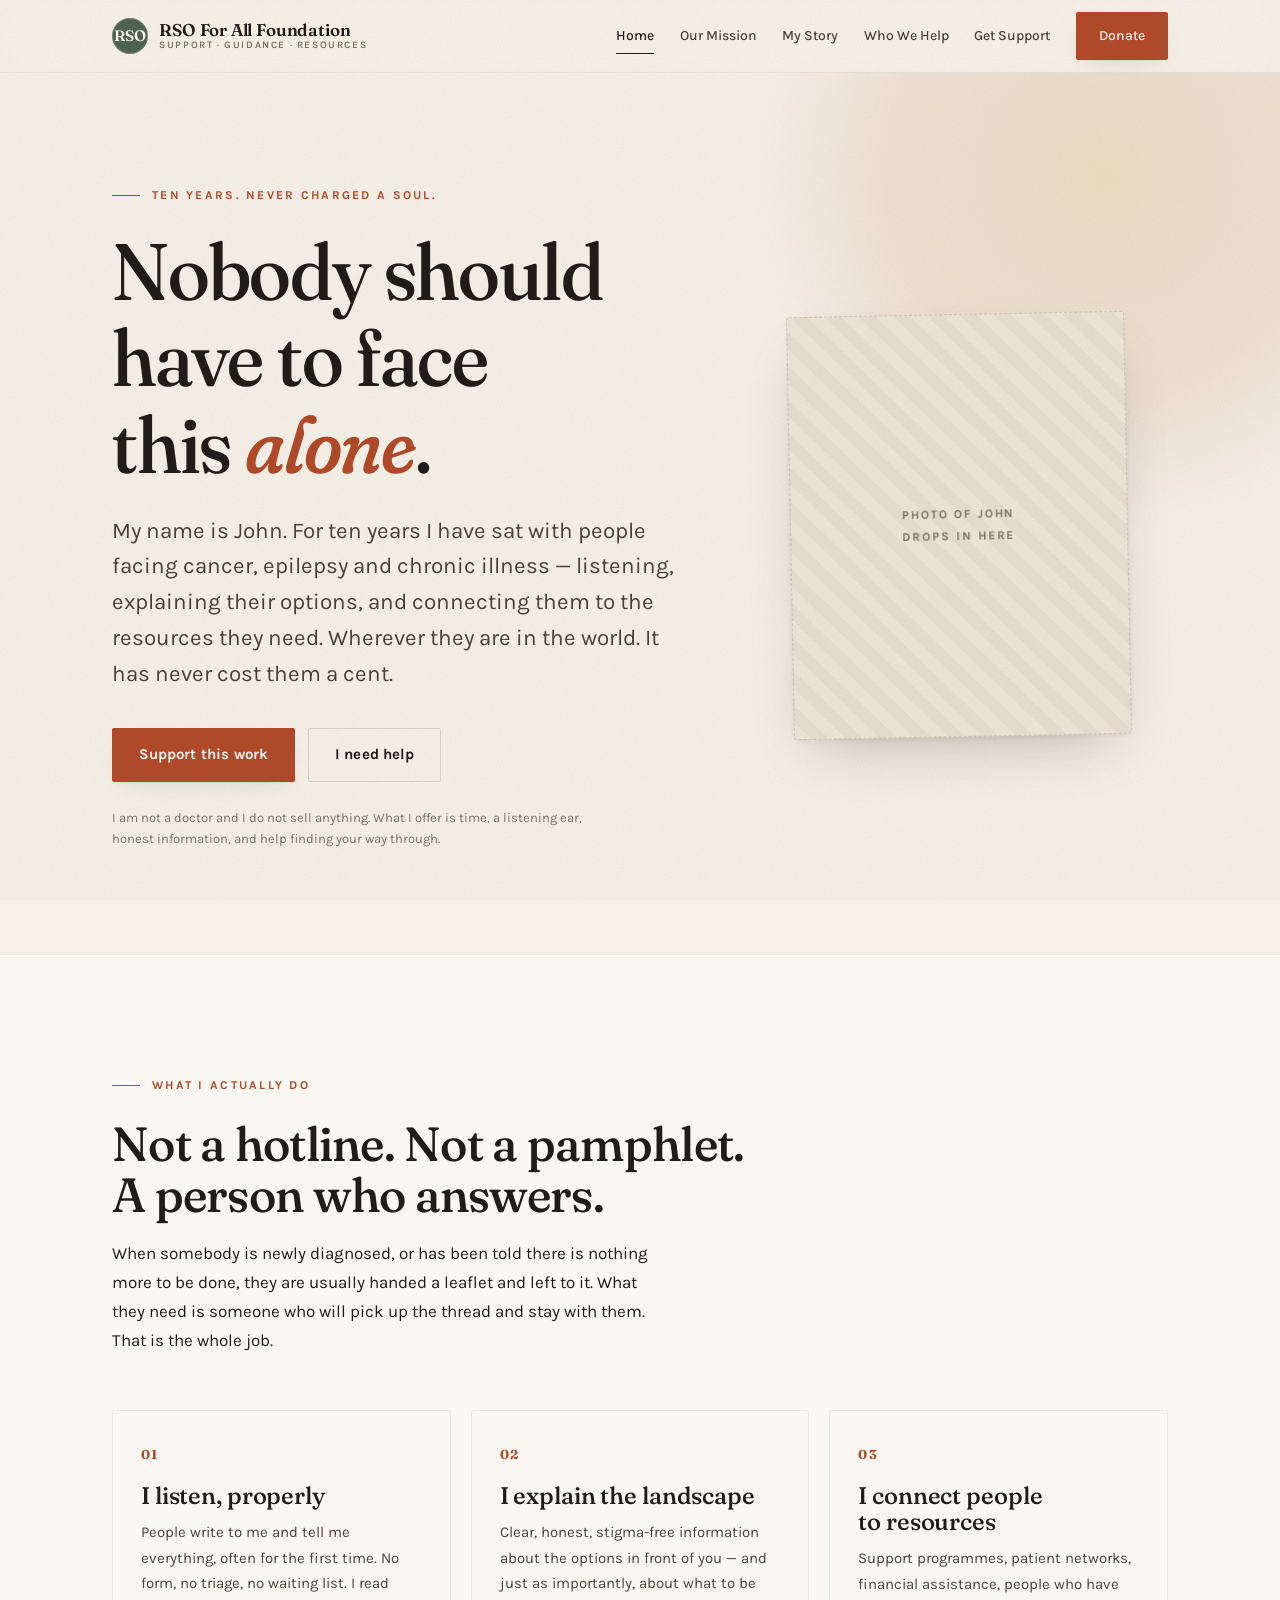
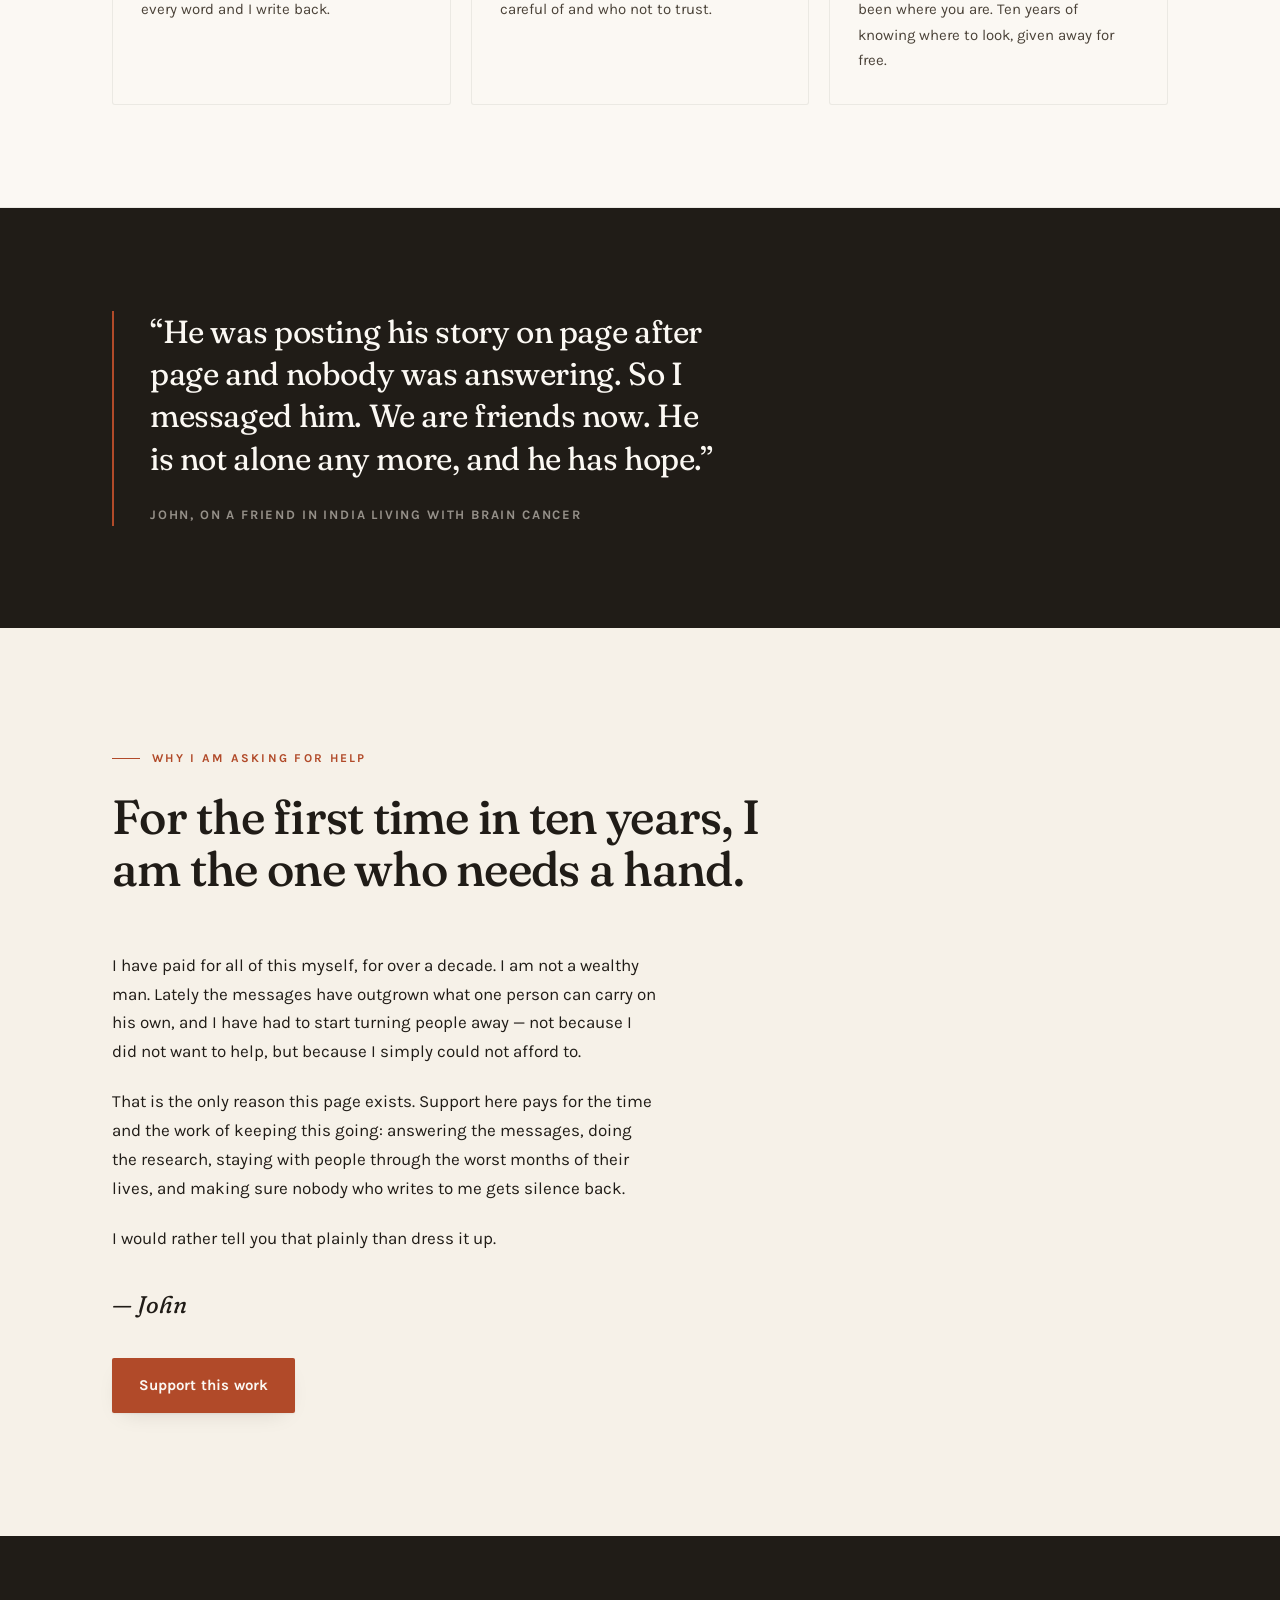
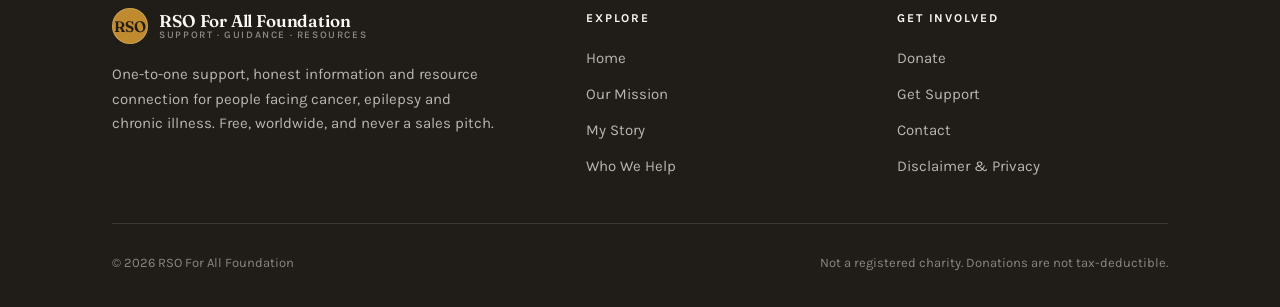
==== index.html @ 538c0a23 "RSO For All Foundation — honest rebuild: home, mission, story, who we help, donate, contact, disclai" ====
<!doctype html>
<html lang="en">
<head>
<meta charset="utf-8">
<meta name="viewport" content="width=device-width, initial-scale=1">
<title>RSO For All Foundation — Nobody should face this alone</title>
<meta name="description" content="For ten years, John has helped people facing cancer, epilepsy and chronic illness find answers, resources and someone to talk to. Free, one to one, anywhere in the world.">
<meta property="og:title" content="RSO For All Foundation — Nobody should face this alone">
<meta property="og:description" content="One-to-one support, guidance and resources for people facing cancer, epilepsy and chronic illness. Free, and never a sales pitch.">
<meta property="og:type" content="website">
<meta property="og:url" content="https://rsoforallfoundation.com/">
<link rel="preconnect" href="https://fonts.googleapis.com">
<link rel="preconnect" href="https://fonts.gstatic.com" crossorigin>
<link href="https://fonts.googleapis.com/css2?family=Fraunces:ital,opsz,wght@0,9..144,400..700;1,9..144,400..700&family=Karla:ital,wght@0,400..700;1,400..700&display=swap" rel="stylesheet">
<link rel="stylesheet" href="assets/styles.css">
</head>
<body>
<a class="skip" href="#main">Skip to content</a>

<header class="masthead">
  <div class="shell">
    <a class="wordmark" href="index.html">
      <span class="mark" aria-hidden="true">RSO</span>
      <span>RSO For All Foundation<small>Support &middot; Guidance &middot; Resources</small></span>
    </a>
    <button class="nav-toggle" aria-expanded="false" aria-controls="nav">Menu</button>
    <nav class="nav" id="nav">
      <a href="index.html" aria-current="page">Home</a>
      <a href="mission.html">Our Mission</a>
      <a href="story.html">My Story</a>
      <a href="who-we-help.html">Who We Help</a>
      <a href="contact.html">Get Support</a>
      <a class="btn btn-primary" href="donate.html">Donate</a>
    </nav>
  </div>
</header>

<main id="main">

  <section class="hero">
    <div class="shell">
      <div class="hero-grid">
        <div>
          <p class="eyebrow rise d1">Ten years. Never charged a soul.</p>
          <h1 class="rise d2">Nobody should have to face this <em>alone</em>.</h1>
          <p class="lede rise d3">
            My name is John. For ten years I have sat with people facing cancer, epilepsy and
            chronic illness — listening, explaining their options, and connecting them to the
            resources they need. Wherever they are in the world. It has never cost them a cent.
          </p>
          <div class="hero-actions rise d4">
            <a class="btn btn-primary" href="donate.html">Support this work</a>
            <a class="btn btn-ghost" href="contact.html">I need help</a>
          </div>
          <p class="hero-note rise d5">
            I am not a doctor and I do not sell anything. What I offer is time, a listening ear,
            honest information, and help finding your way through.
          </p>
        </div>

        <figure class="portrait is-empty rise d3">
          <span>Photo of John<br>drops in here</span>
        </figure>
      </div>
    </div>
  </section>

  <section class="band-warm">
    <div class="shell">
      <div class="section-head">
        <p class="eyebrow">What I actually do</p>
        <h2>Not a hotline. Not a pamphlet. A person who answers.</h2>
        <p>
          When somebody is newly diagnosed, or has been told there is nothing more to be done, they
          are usually handed a leaflet and left to it. What they need is someone who will pick up
          the thread and stay with them. That is the whole job.
        </p>
      </div>

      <div class="pillars">
        <article class="pillar">
          <span class="num">01</span>
          <h3>I listen, properly</h3>
          <p>
            People write to me and tell me everything, often for the first time. No form, no triage,
            no waiting list. I read every word and I write back.
          </p>
        </article>
        <article class="pillar">
          <span class="num">02</span>
          <h3>I explain the landscape</h3>
          <p>
            Clear, honest, stigma-free information about the options in front of you — and just as
            importantly, about what to be careful of and who not to trust.
          </p>
        </article>
        <article class="pillar">
          <span class="num">03</span>
          <h3>I connect people to resources</h3>
          <p>
            Support programmes, patient networks, financial assistance, people who have been where
            you are. Ten years of knowing where to look, given away for free.
          </p>
        </article>
      </div>
    </div>
  </section>

  <section class="band-ink">
    <div class="shell">
      <div class="quote">
        <blockquote>
          &ldquo;He was posting his story on page after page and nobody was answering. So I
          messaged him. We are friends now. He is not alone any more, and he has hope.&rdquo;
        </blockquote>
        <cite>John, on a friend in India living with brain cancer</cite>
      </div>
    </div>
  </section>

  <section>
    <div class="shell">
      <div class="section-head">
        <p class="eyebrow">Why I am asking for help</p>
        <h2>For the first time in ten years, I am the one who needs a hand.</h2>
      </div>
      <div class="prose">
        <p>
          I have paid for all of this myself, for over a decade. I am not a wealthy man. Lately the
          messages have outgrown what one person can carry on his own, and I have had to start
          turning people away — not because I did not want to help, but because I simply could not
          afford to.
        </p>
        <p>
          That is the only reason this page exists. Support here pays for the time and the work of
          keeping this going: answering the messages, doing the research, staying with people
          through the worst months of their lives, and making sure nobody who writes to me gets
          silence back.
        </p>
        <p>
          I would rather tell you that plainly than dress it up.
        </p>
        <p class="sig">— John</p>
        <p style="margin-top:2rem">
          <a class="btn btn-primary" href="donate.html">Support this work</a>
        </p>
      </div>
    </div>
  </section>

</main>

<footer class="foot">
  <div class="shell">
    <div class="foot-grid">
      <div>
        <div class="wordmark">
          <span class="mark" aria-hidden="true">RSO</span>
          <span>RSO For All Foundation<small>Support &middot; Guidance &middot; Resources</small></span>
        </div>
        <p class="blurb">
          One-to-one support, honest information and resource connection for people facing cancer,
          epilepsy and chronic illness. Free, worldwide, and never a sales pitch.
        </p>
      </div>
      <div>
        <h4>Explore</h4>
        <ul>
          <li><a href="index.html">Home</a></li>
          <li><a href="mission.html">Our Mission</a></li>
          <li><a href="story.html">My Story</a></li>
          <li><a href="who-we-help.html">Who We Help</a></li>
        </ul>
      </div>
      <div>
        <h4>Get involved</h4>
        <ul>
          <li><a href="donate.html">Donate</a></li>
          <li><a href="contact.html">Get Support</a></li>
          <li><a href="contact.html">Contact</a></li>
          <li><a href="disclaimer.html">Disclaimer &amp; Privacy</a></li>
        </ul>
      </div>
    </div>
    <div class="colophon">
      <span>&copy; 2026 RSO For All Foundation</span>
      <span>Not a registered charity. Donations are not tax-deductible.</span>
    </div>
  </div>
</footer>

<script src="assets/main.js"></script>
</body>
</html>
---- assets/styles.css ----
/* ===========================================================
   RSO For All Foundation
   Aesthetic: warm editorial letterpress — a letter, not a brochure.
   Palette is bone paper + ink, with clay and sage carrying warmth.
   =========================================================== */

:root {
  --paper:      #F6F1E8;
  --paper-deep: #EDE5D8;
  --paper-warm: #FBF8F3;
  --ink:        #201C17;
  --ink-soft:   #4A4238;
  --ink-faint:  #7C7163;
  --clay:       #B14A29;
  --clay-deep:  #8E3A1F;
  --sage:       #4F6350;
  --sage-soft:  #7D9179;
  --gold:       #C08A2E;
  --rule:       rgba(32, 28, 23, 0.14);
  --rule-soft:  rgba(32, 28, 23, 0.07);

  --display: "Fraunces", "Iowan Old Style", Georgia, serif;
  --body:    "Karla", "Helvetica Neue", sans-serif;

  --measure: 34rem;
  --gutter: clamp(1.25rem, 5vw, 3rem);
  --shell: 72rem;

  --shadow-lift: 0 1px 2px rgba(32,28,23,.05), 0 8px 24px -12px rgba(32,28,23,.18);
  --shadow-deep: 0 2px 4px rgba(32,28,23,.06), 0 24px 56px -24px rgba(32,28,23,.30);
}

*, *::before, *::after { box-sizing: border-box; }

html { -webkit-text-size-adjust: 100%; scroll-behavior: smooth; }
@media (prefers-reduced-motion: reduce) {
  html { scroll-behavior: auto; }
  *, *::before, *::after {
    animation-duration: .01ms !important;
    animation-iteration-count: 1 !important;
    transition-duration: .01ms !important;
  }
}

body {
  margin: 0;
  background: var(--paper);
  color: var(--ink);
  font-family: var(--body);
  font-size: 1.0625rem;
  line-height: 1.7;
  font-feature-settings: "kern" 1, "liga" 1;
  -webkit-font-smoothing: antialiased;
  overflow-x: hidden;
}

/* Paper grain — gives the whole thing the tooth of a printed page. */
body::before {
  content: "";
  position: fixed;
  inset: 0;
  z-index: 9999;
  pointer-events: none;
  opacity: .28;
  mix-blend-mode: multiply;
  background-image: url("data:image/svg+xml,%3Csvg xmlns='http://www.w3.org/2000/svg' width='180' height='180'%3E%3Cfilter id='n'%3E%3CfeTurbulence type='fractalNoise' baseFrequency='.85' numOctaves='3' stitchTiles='stitch'/%3E%3CfeColorMatrix type='saturate' values='0'/%3E%3C/filter%3E%3Crect width='180' height='180' filter='url(%23n)' opacity='.42'/%3E%3C/svg%3E");
}

img { max-width: 100%; display: block; }

a { color: var(--clay-deep); text-decoration-thickness: 1px; text-underline-offset: 3px; }
a:hover { color: var(--clay); }

::selection { background: var(--gold); color: var(--paper-warm); }

:focus-visible {
  outline: 2px solid var(--clay);
  outline-offset: 3px;
  border-radius: 2px;
}

.shell {
  width: 100%;
  max-width: var(--shell);
  margin-inline: auto;
  padding-inline: var(--gutter);
}

.skip {
  position: absolute;
  left: -9999px;
}
.skip:focus {
  left: 1rem; top: 1rem;
  z-index: 10000;
  background: var(--ink);
  color: var(--paper);
  padding: .75rem 1rem;
  border-radius: 3px;
}

/* ---------- Type ---------- */

h1, h2, h3 {
  font-family: var(--display);
  font-weight: 500;
  font-variation-settings: "SOFT" 40, "WONK" 1;
  line-height: 1.08;
  letter-spacing: -0.015em;
  margin: 0;
  text-wrap: balance;
}

h1 { font-size: clamp(2.6rem, 7.5vw, 5rem); }
h2 { font-size: clamp(1.9rem, 4.4vw, 3rem); }
h3 { font-size: clamp(1.2rem, 2.4vw, 1.5rem); letter-spacing: -0.005em; }

p { margin: 0 0 1.25em; max-width: var(--measure); }

.lede {
  font-size: clamp(1.15rem, 2.4vw, 1.4rem);
  line-height: 1.6;
  color: var(--ink-soft);
  max-width: 36rem;
}

.eyebrow {
  font-size: .75rem;
  letter-spacing: .19em;
  text-transform: uppercase;
  font-weight: 700;
  color: var(--clay);
  margin: 0 0 1.4rem;
  display: flex;
  align-items: center;
  gap: .75rem;
}
.eyebrow::before {
  content: "";
  width: 1.75rem;
  height: 1px;
  background: var(--clay);
  flex: none;
}

.sig {
  font-family: var(--display);
  font-variation-settings: "SOFT" 90, "WONK" 1;
  font-style: italic;
  font-size: 1.5rem;
  color: var(--ink);
  margin-top: 2rem;
}

/* ---------- Header ---------- */

.masthead {
  position: sticky;
  top: 0;
  z-index: 100;
  background: rgba(246, 241, 232, .88);
  backdrop-filter: saturate(140%) blur(12px);
  border-bottom: 1px solid var(--rule-soft);
}

.masthead .shell {
  display: flex;
  align-items: center;
  justify-content: space-between;
  gap: 1rem;
  min-height: 4.5rem;
}

.wordmark {
  display: flex;
  align-items: center;
  gap: .7rem;
  font-family: var(--display);
  font-size: 1.0625rem;
  font-weight: 600;
  letter-spacing: -0.01em;
  color: var(--ink);
  text-decoration: none;
  line-height: 1.15;
}
.wordmark:hover { color: var(--ink); }
.wordmark small {
  display: block;
  font-family: var(--body);
  font-size: .625rem;
  letter-spacing: .16em;
  text-transform: uppercase;
  font-weight: 600;
  color: var(--ink-faint);
}

.mark {
  width: 2.25rem; height: 2.25rem;
  flex: none;
  border-radius: 50%;
  display: grid;
  place-items: center;
  background: var(--sage);
  color: var(--paper-warm);
  font-family: var(--display);
  font-size: .95rem;
  font-weight: 600;
  letter-spacing: -0.02em;
  box-shadow: inset 0 0 0 1px rgba(255,255,255,.18);
}

.nav {
  display: flex;
  align-items: center;
  gap: 1.6rem;
}
.nav a {
  font-size: .875rem;
  font-weight: 500;
  color: var(--ink-soft);
  text-decoration: none;
  padding: .35rem 0;
  border-bottom: 1px solid transparent;
  transition: color .18s ease, border-color .18s ease;
}
.nav a:hover { color: var(--ink); border-bottom-color: var(--clay); }
.nav a[aria-current="page"] { color: var(--ink); border-bottom-color: var(--ink); }

/* The Donate button lives inside .nav, so it needs to out-specify .nav a. */
.nav a.btn {
  padding: .7rem 1.35rem;
  border-bottom: 1px solid transparent;
}
.nav a.btn-primary { color: var(--paper-warm); }
.nav a.btn-primary:hover { color: var(--paper-warm); border-bottom-color: transparent; }

.nav-toggle {
  display: none;
  background: none;
  border: 1px solid var(--rule);
  border-radius: 3px;
  padding: .5rem .7rem;
  font: inherit;
  font-size: .8125rem;
  font-weight: 600;
  letter-spacing: .08em;
  text-transform: uppercase;
  color: var(--ink);
  cursor: pointer;
}

@media (max-width: 860px) {
  .nav-toggle { display: block; }
  .nav {
    position: fixed;
    inset: 4.5rem 0 auto 0;
    flex-direction: column;
    align-items: stretch;
    gap: 0;
    background: var(--paper-warm);
    border-bottom: 1px solid var(--rule);
    padding: .5rem var(--gutter) 1.25rem;
    box-shadow: var(--shadow-deep);
    transform: translateY(-140%);
    transition: transform .34s cubic-bezier(.22,.85,.3,1);
  }
  .nav[data-open="true"] { transform: translateY(0); }
  .nav a {
    padding: .95rem 0;
    font-size: 1.0625rem;
    border-bottom: 1px solid var(--rule-soft);
  }
  .nav a:hover { border-bottom-color: var(--rule-soft); }
  .nav .btn { margin-top: 1rem; text-align: center; }
}

/* ---------- Buttons ---------- */

.btn {
  display: inline-flex;
  align-items: center;
  justify-content: center;
  gap: .55rem;
  font-family: var(--body);
  font-size: .9375rem;
  font-weight: 700;
  letter-spacing: .01em;
  padding: .85rem 1.6rem;
  border-radius: 2px;
  border: 1px solid transparent;
  text-decoration: none;
  cursor: pointer;
  transition: transform .16s ease, box-shadow .2s ease, background .2s ease, color .2s ease;
}
.btn:hover { transform: translateY(-2px); }
.btn:active { transform: translateY(0); }

.btn-primary {
  background: var(--clay);
  color: var(--paper-warm);
  box-shadow: var(--shadow-lift);
}
.btn-primary:hover { background: var(--clay-deep); color: var(--paper-warm); box-shadow: var(--shadow-deep); }

.btn-ghost {
  background: transparent;
  color: var(--ink);
  border-color: var(--rule);
}
.btn-ghost:hover { background: var(--ink); color: var(--paper); border-color: var(--ink); }

.btn-wide { width: 100%; }

/* ---------- Hero ---------- */

.hero {
  position: relative;
  padding: clamp(3.5rem, 9vw, 7rem) 0 clamp(3rem, 7vw, 5.5rem);
  overflow: hidden;
}

/* soft bloom of warmth behind the words */
.hero::after {
  content: "";
  position: absolute;
  top: -30%; right: -15%;
  width: min(46rem, 90vw);
  aspect-ratio: 1;
  background: radial-gradient(circle at 50% 50%, rgba(192,138,46,.20), rgba(177,74,41,.10) 42%, transparent 68%);
  pointer-events: none;
  z-index: 0;
}

.hero .shell { position: relative; z-index: 1; }

.hero-grid {
  display: grid;
  gap: clamp(2.5rem, 6vw, 4.5rem);
  align-items: center;
}
@media (min-width: 940px) {
  .hero-grid { grid-template-columns: 1.15fr .85fr; }
}

.hero h1 em {
  font-style: italic;
  font-variation-settings: "SOFT" 100, "WONK" 1;
  color: var(--clay);
}

.hero .lede { margin-top: 1.6rem; }

.hero-actions {
  display: flex;
  flex-wrap: wrap;
  gap: .85rem;
  margin-top: 2.25rem;
}

.hero-note {
  margin-top: 1.6rem;
  font-size: .8125rem;
  color: var(--ink-faint);
  max-width: 30rem;
  line-height: 1.6;
}

/* Portrait frame — photo drops in here */
.portrait {
  position: relative;
  border-radius: 3px;
  overflow: hidden;
  background: var(--paper-deep);
  box-shadow: var(--shadow-deep);
  aspect-ratio: 4 / 5;
  rotate: -1.1deg;
}
.portrait img { width: 100%; height: 100%; object-fit: cover; }
.portrait figcaption {
  position: absolute;
  left: 0; right: 0; bottom: 0;
  padding: 2.5rem 1.25rem 1rem;
  font-size: .8125rem;
  color: var(--paper-warm);
  background: linear-gradient(to top, rgba(32,28,23,.82), transparent);
}

/* Placeholder state until real photos land */
.portrait.is-empty {
  display: grid;
  place-items: center;
  background:
    repeating-linear-gradient(45deg, transparent 0 12px, rgba(32,28,23,.035) 12px 24px),
    var(--paper-deep);
  border: 1px dashed var(--rule);
}
.portrait.is-empty span {
  font-size: .75rem;
  letter-spacing: .16em;
  text-transform: uppercase;
  font-weight: 700;
  color: var(--ink-faint);
  text-align: center;
  padding: 1.5rem;
  line-height: 1.9;
}

/* ---------- Sections ---------- */

section { padding: clamp(3.5rem, 8vw, 6.5rem) 0; }

.band-warm { background: var(--paper-warm); border-block: 1px solid var(--rule-soft); }
.band-ink {
  background: var(--ink);
  color: var(--paper);
}
.band-ink h2, .band-ink h3 { color: var(--paper-warm); }
.band-ink p { color: rgba(246,241,232,.76); }
.band-ink .eyebrow { color: var(--gold); }
.band-ink .eyebrow::before { background: var(--gold); }
.band-ink a { color: var(--gold); }

.section-head { margin-bottom: clamp(2.25rem, 5vw, 3.5rem); max-width: 42rem; }
.section-head p { margin-top: 1.1rem; }

/* ---------- Pillars ---------- */

.pillars {
  display: grid;
  gap: 1.25rem;
}
@media (min-width: 760px) { .pillars { grid-template-columns: repeat(3, 1fr); } }

.pillar {
  background: var(--paper-warm);
  border: 1px solid var(--rule-soft);
  border-radius: 3px;
  padding: 2rem 1.75rem 1.9rem;
  position: relative;
  transition: transform .22s ease, box-shadow .22s ease, border-color .22s ease;
}
.pillar:hover {
  transform: translateY(-4px);
  box-shadow: var(--shadow-lift);
  border-color: var(--rule);
}
.band-ink .pillar {
  background: rgba(246,241,232,.05);
  border-color: rgba(246,241,232,.14);
}
.pillar .num {
  font-family: var(--display);
  font-size: .8125rem;
  font-weight: 700;
  color: var(--clay);
  letter-spacing: .1em;
  display: block;
  margin-bottom: 1.1rem;
}
.band-ink .pillar .num { color: var(--gold); }
.pillar h3 { margin-bottom: .7rem; }
.pillar p { margin: 0; font-size: .9375rem; color: var(--ink-soft); }
.band-ink .pillar p { color: rgba(246,241,232,.72); }

/* ---------- Pull quote / story ---------- */

.quote {
  border-left: 2px solid var(--clay);
  padding-left: clamp(1.25rem, 3vw, 2.25rem);
  max-width: 44rem;
}
.quote blockquote {
  margin: 0;
  font-family: var(--display);
  font-variation-settings: "SOFT" 60, "WONK" 1;
  font-size: clamp(1.35rem, 3.2vw, 2rem);
  line-height: 1.32;
  letter-spacing: -0.012em;
  color: var(--ink);
  text-wrap: balance;
}
.band-ink .quote blockquote { color: var(--paper-warm); }
.quote cite {
  display: block;
  margin-top: 1.5rem;
  font-family: var(--body);
  font-style: normal;
  font-size: .8125rem;
  letter-spacing: .14em;
  text-transform: uppercase;
  font-weight: 700;
  color: var(--ink-faint);
}
.band-ink .quote cite { color: rgba(246,241,232,.55); }

/* ---------- Prose page ---------- */

.prose { max-width: var(--measure); }
.prose h2 { margin: 2.75rem 0 1rem; }
.prose h3 { margin: 2rem 0 .75rem; }
.prose > :first-child { margin-top: 0; }
.prose ul { padding-left: 1.15rem; margin: 0 0 1.5em; max-width: var(--measure); }
.prose li { margin-bottom: .6rem; }
.prose li::marker { color: var(--clay); }

/* ---------- Donate ---------- */

.give {
  display: grid;
  gap: 1rem;
  max-width: 30rem;
}

.give-option {
  display: flex;
  align-items: center;
  gap: 1.1rem;
  padding: 1.15rem 1.35rem;
  background: var(--paper-warm);
  border: 1px solid var(--rule);
  border-radius: 3px;
  text-decoration: none;
  color: var(--ink);
  transition: transform .18s ease, box-shadow .2s ease, border-color .2s ease;
}
.give-option:hover {
  transform: translateY(-2px);
  border-color: var(--clay);
  box-shadow: var(--shadow-lift);
  color: var(--ink);
}
.give-option .badge {
  width: 2.75rem; height: 2.75rem;
  flex: none;
  border-radius: 50%;
  display: grid;
  place-items: center;
  background: var(--paper-deep);
  color: var(--sage);
  font-family: var(--display);
  font-weight: 700;
  font-size: 1rem;
}
.give-option b { display: block; font-size: 1rem; font-weight: 700; }
.give-option span { display: block; font-size: .8125rem; color: var(--ink-faint); line-height: 1.5; }
.give-option .arrow { margin-left: auto; color: var(--ink-faint); font-size: 1.1rem; }

.is-pending {
  opacity: .58;
  pointer-events: none;
  border-style: dashed;
}

/* Honest, unmissable disclosure. */
.disclosure {
  margin-top: 2.25rem;
  padding: 1.15rem 1.35rem;
  border: 1px solid var(--rule);
  border-left: 3px solid var(--sage);
  border-radius: 3px;
  background: rgba(79,99,80,.05);
  font-size: .875rem;
  line-height: 1.65;
  color: var(--ink-soft);
  max-width: 38rem;
}
.disclosure b { color: var(--ink); }
.disclosure p:last-child { margin-bottom: 0; }

/* ---------- Meter ---------- */

.meter { max-width: 30rem; margin-top: 2rem; }
.meter-track {
  height: .5rem;
  border-radius: 999px;
  background: var(--paper-deep);
  overflow: hidden;
  border: 1px solid var(--rule-soft);
}
.band-ink .meter-track { background: rgba(246,241,232,.12); border-color: transparent; }
.meter-fill {
  height: 100%;
  border-radius: 999px;
  background: linear-gradient(90deg, var(--clay), var(--gold));
  width: 0;
  animation: fill 1.5s cubic-bezier(.2,.8,.25,1) .4s forwards;
}
@keyframes fill { to { width: var(--pct, 0%); } }
.meter-labels {
  display: flex;
  justify-content: space-between;
  margin-top: .7rem;
  font-size: .8125rem;
  color: var(--ink-faint);
}
.band-ink .meter-labels { color: rgba(246,241,232,.6); }

/* ---------- Form ---------- */

.form { max-width: 32rem; display: grid; gap: 1.15rem; }
.field { display: grid; gap: .45rem; }
.field label {
  font-size: .8125rem;
  font-weight: 700;
  letter-spacing: .08em;
  text-transform: uppercase;
  color: var(--ink-soft);
}
.field input, .field textarea {
  font: inherit;
  font-size: 1rem;
  color: var(--ink);
  background: var(--paper-warm);
  border: 1px solid var(--rule);
  border-radius: 3px;
  padding: .8rem .9rem;
  width: 100%;
  transition: border-color .18s ease, box-shadow .18s ease;
}
.field input:focus, .field textarea:focus {
  outline: none;
  border-color: var(--clay);
  box-shadow: 0 0 0 3px rgba(177,74,41,.13);
}
.field textarea { min-height: 9rem; resize: vertical; }
.hp { position: absolute; left: -9999px; }

.form-note { font-size: .8125rem; color: var(--ink-faint); max-width: 32rem; }

/* ---------- Footer ---------- */

.foot {
  background: var(--ink);
  color: rgba(246,241,232,.72);
  padding: clamp(3rem, 6vw, 4.5rem) 0 2rem;
  font-size: .9375rem;
}
.foot a { color: rgba(246,241,232,.72); text-decoration: none; }
.foot a:hover { color: var(--gold); }

.foot-grid {
  display: grid;
  gap: 2.5rem;
  padding-bottom: 2.75rem;
  border-bottom: 1px solid rgba(246,241,232,.13);
}
@media (min-width: 760px) { .foot-grid { grid-template-columns: 1.6fr 1fr 1fr; } }

.foot h4 {
  font-family: var(--body);
  font-size: .75rem;
  letter-spacing: .16em;
  text-transform: uppercase;
  font-weight: 700;
  color: var(--paper-warm);
  margin: 0 0 1.1rem;
}
.foot ul { list-style: none; margin: 0; padding: 0; display: grid; gap: .65rem; }
.foot .blurb { max-width: 24rem; font-size: .9375rem; line-height: 1.65; }
.foot .wordmark { color: var(--paper-warm); margin-bottom: 1.1rem; }
.foot .wordmark small { color: rgba(246,241,232,.5); }
.foot .mark { background: var(--gold); color: var(--ink); }

.colophon {
  padding-top: 1.75rem;
  display: flex;
  flex-wrap: wrap;
  gap: .75rem 1.5rem;
  justify-content: space-between;
  font-size: .8125rem;
  color: rgba(246,241,232,.5);
}

/* ---------- Entrance ---------- */

.rise {
  opacity: 0;
  transform: translateY(18px);
  animation: rise .85s cubic-bezier(.2,.75,.25,1) forwards;
}
@keyframes rise { to { opacity: 1; transform: none; } }
.d1 { animation-delay: .06s; }
.d2 { animation-delay: .16s; }
.d3 { animation-delay: .26s; }
.d4 { animation-delay: .36s; }
.d5 { animation-delay: .46s; }
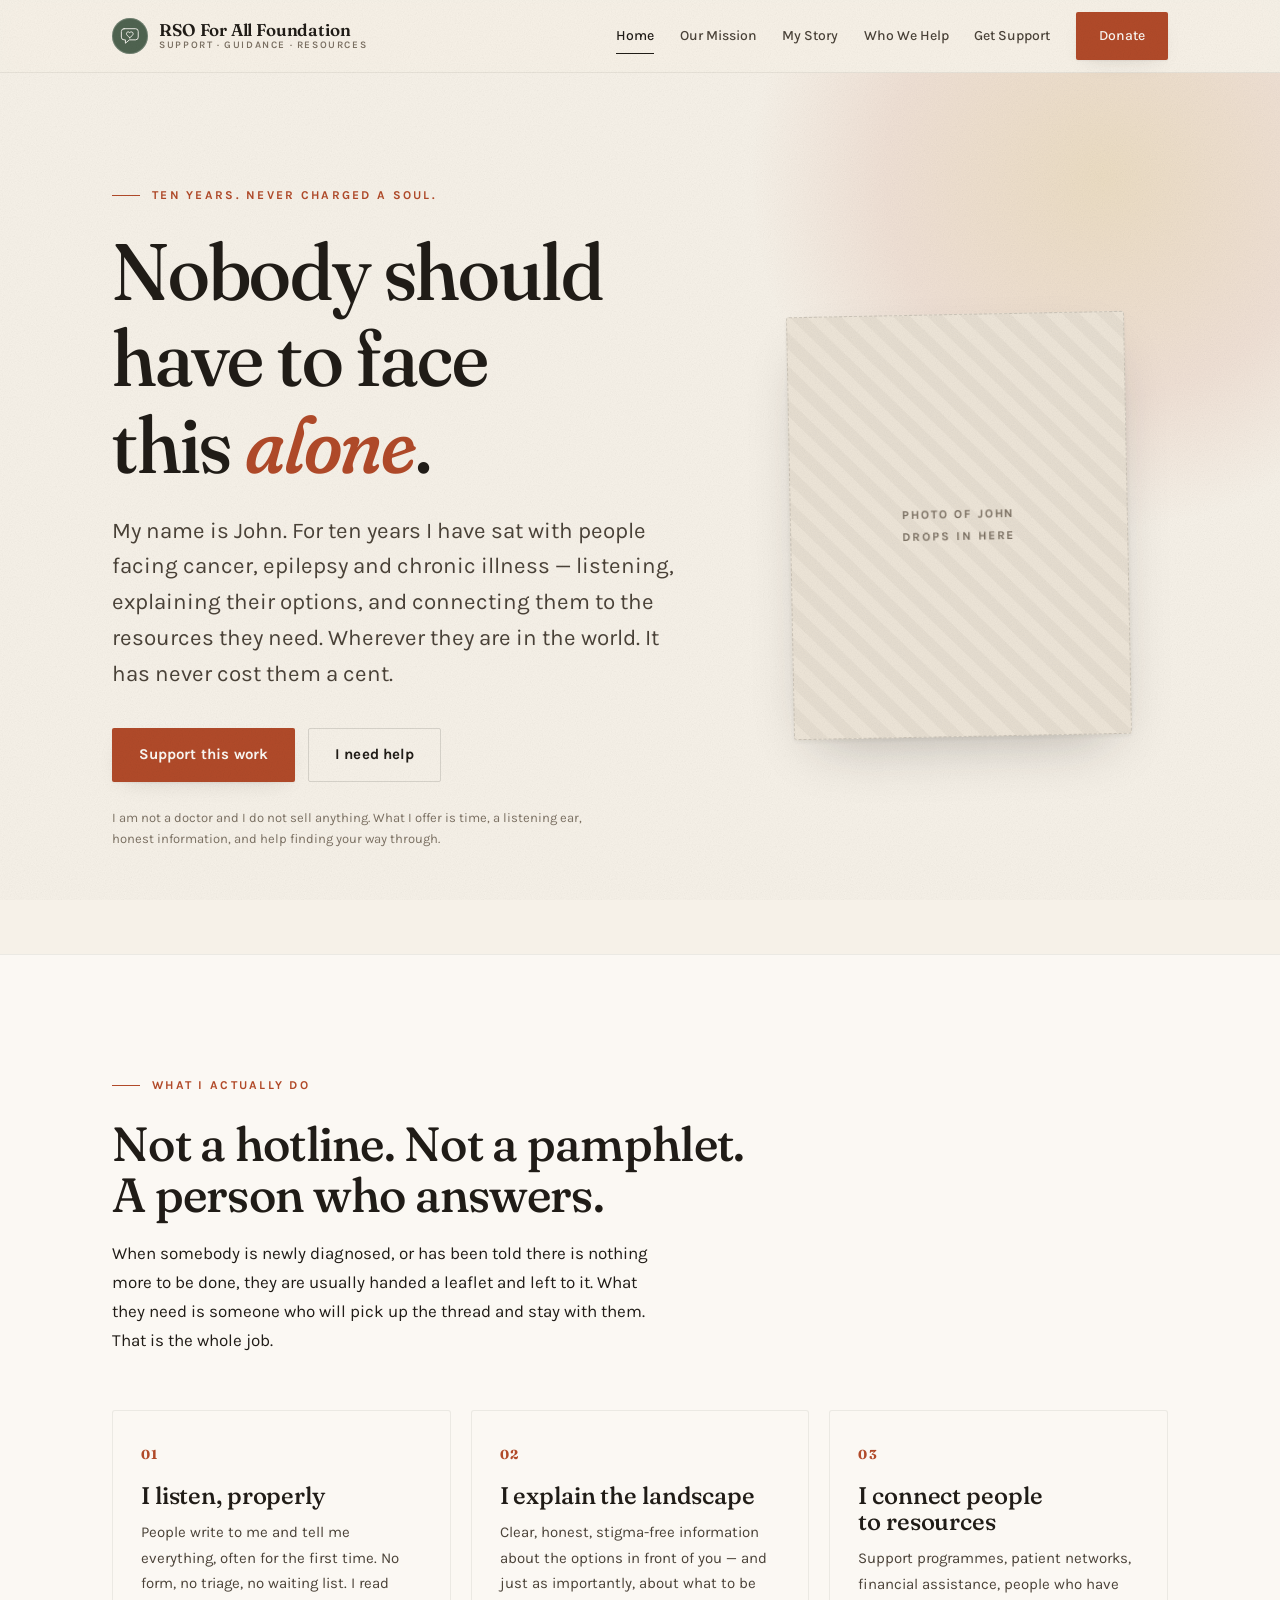
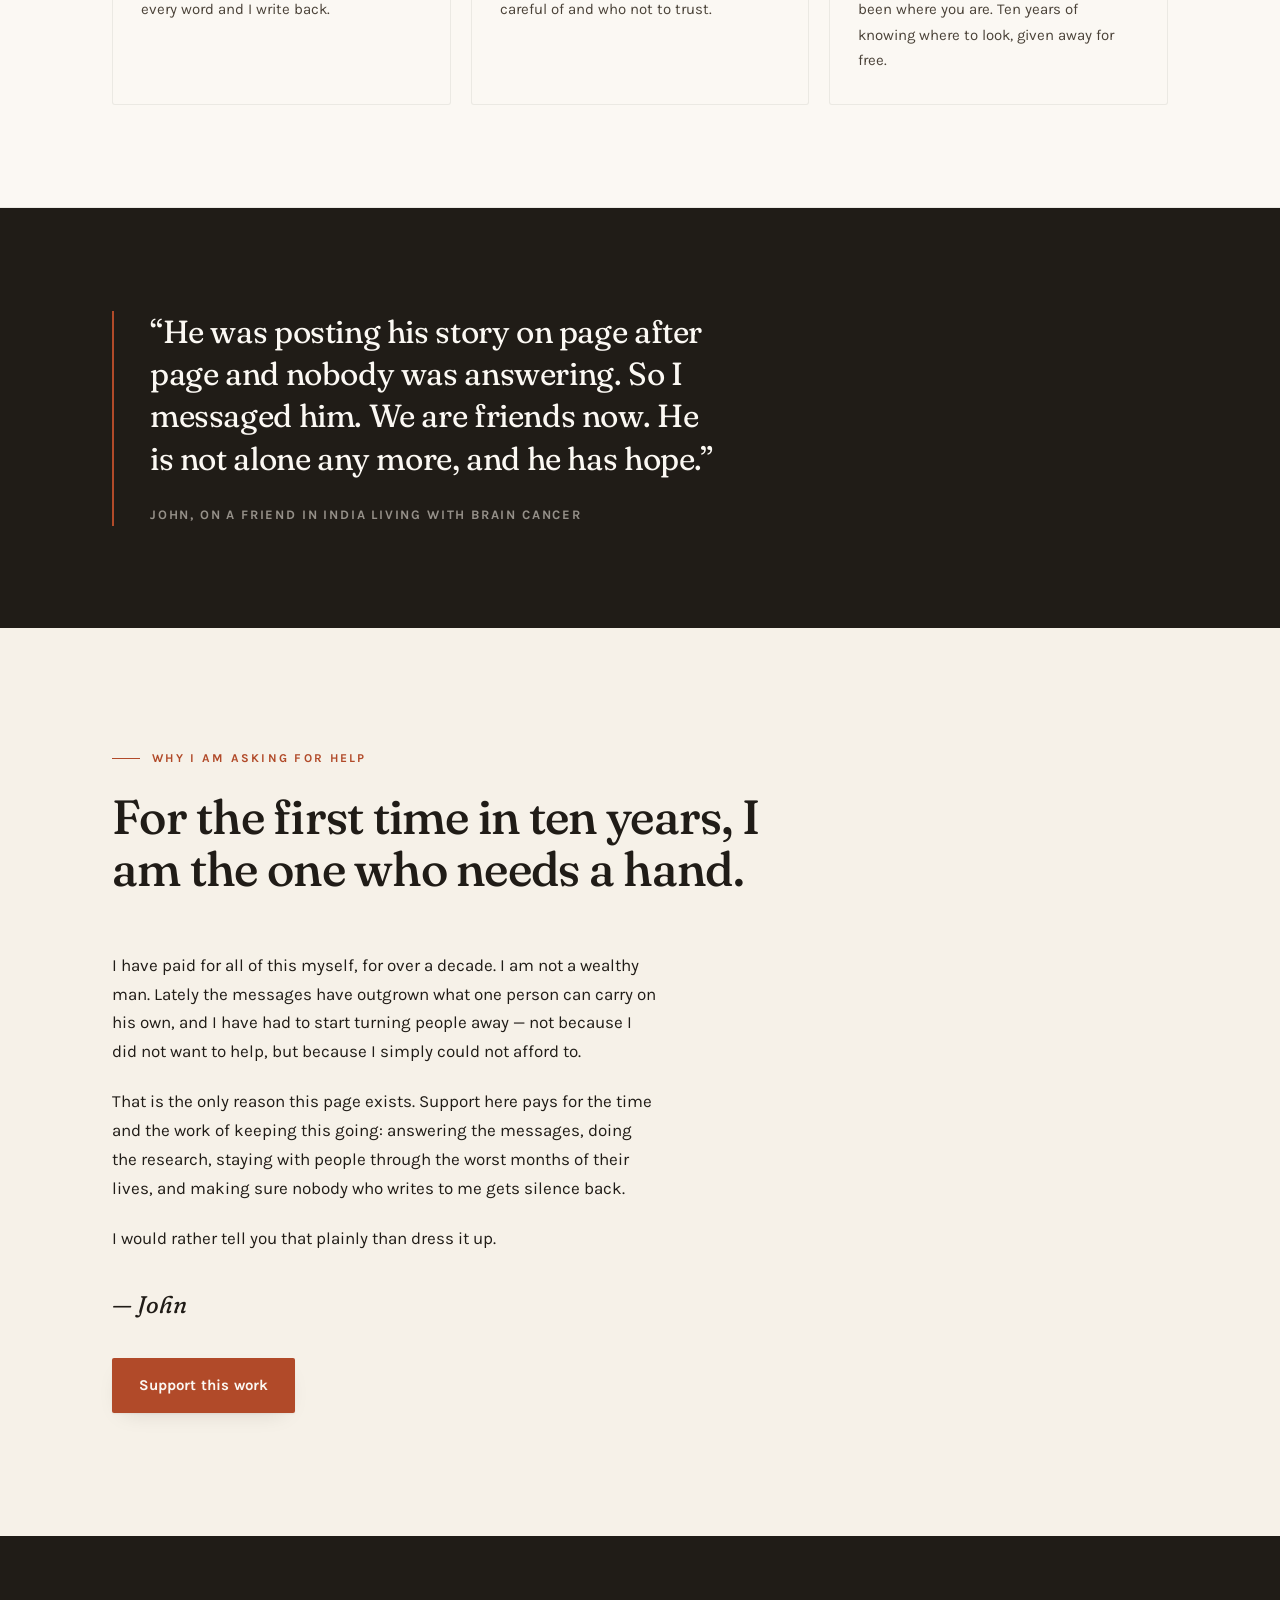
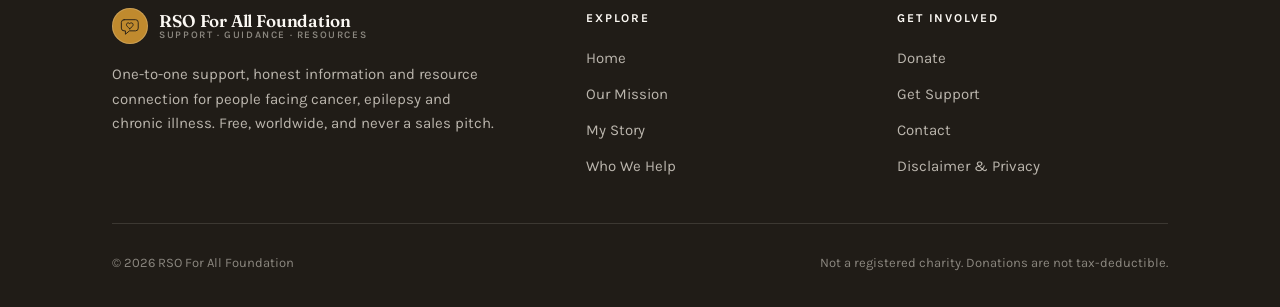
==== commit 5d032826: "New foundation mark: message + heart, replacing the cannabis leaf/oil-droplet logo Co-Authored-By: C" ====
--- a/index.html
+++ b/index.html
@@ -12,6 +12,7 @@
 <link rel="preconnect" href="https://fonts.googleapis.com">
 <link rel="preconnect" href="https://fonts.gstatic.com" crossorigin>
 <link href="https://fonts.googleapis.com/css2?family=Fraunces:ital,opsz,wght@0,9..144,400..700;1,9..144,400..700&family=Karla:ital,wght@0,400..700;1,400..700&display=swap" rel="stylesheet">
+<link rel="icon" href="assets/favicon.svg" type="image/svg+xml">
 <link rel="stylesheet" href="assets/styles.css">
 </head>
 <body>
@@ -20,7 +21,7 @@
 <header class="masthead">
   <div class="shell">
     <a class="wordmark" href="index.html">
-      <span class="mark" aria-hidden="true">RSO</span>
+      <span class="mark" aria-hidden="true"><svg viewBox="0 0 64 64" fill="none" stroke="currentColor" stroke-width="2.7" stroke-linecap="round" stroke-linejoin="round"><path d="M15 11 h34 a8 8 0 0 1 8 8 v17 a8 8 0 0 1 -8 8 H31 L19 54 V44 h-4 a8 8 0 0 1 -8 -8 V19 a8 8 0 0 1 8 -8 Z"/><path d="M32 37.5 c -6.2 -4.6 -9.9 -7.9 -9.9 -11.8 a5.4 5.4 0 0 1 9.9 -2.9 a5.4 5.4 0 0 1 9.9 2.9 c 0 3.9 -3.7 7.2 -9.9 11.8 Z"/></svg></span>
       <span>RSO For All Foundation<small>Support &middot; Guidance &middot; Resources</small></span>
     </a>
     <button class="nav-toggle" aria-expanded="false" aria-controls="nav">Menu</button>
@@ -155,7 +156,7 @@
     <div class="foot-grid">
       <div>
         <div class="wordmark">
-          <span class="mark" aria-hidden="true">RSO</span>
+          <span class="mark" aria-hidden="true"><svg viewBox="0 0 64 64" fill="none" stroke="currentColor" stroke-width="2.7" stroke-linecap="round" stroke-linejoin="round"><path d="M15 11 h34 a8 8 0 0 1 8 8 v17 a8 8 0 0 1 -8 8 H31 L19 54 V44 h-4 a8 8 0 0 1 -8 -8 V19 a8 8 0 0 1 8 -8 Z"/><path d="M32 37.5 c -6.2 -4.6 -9.9 -7.9 -9.9 -11.8 a5.4 5.4 0 0 1 9.9 -2.9 a5.4 5.4 0 0 1 9.9 2.9 c 0 3.9 -3.7 7.2 -9.9 11.8 Z"/></svg></span>
           <span>RSO For All Foundation<small>Support &middot; Guidance &middot; Resources</small></span>
         </div>
         <p class="blurb">
--- a/assets/styles.css
+++ b/assets/styles.css
@@ -208,6 +208,7 @@
   letter-spacing: -0.02em;
   box-shadow: inset 0 0 0 1px rgba(255,255,255,.18);
 }
+.mark svg { width: 1.35rem; height: 1.35rem; display: block; }
 
 .nav {
   display: flex;
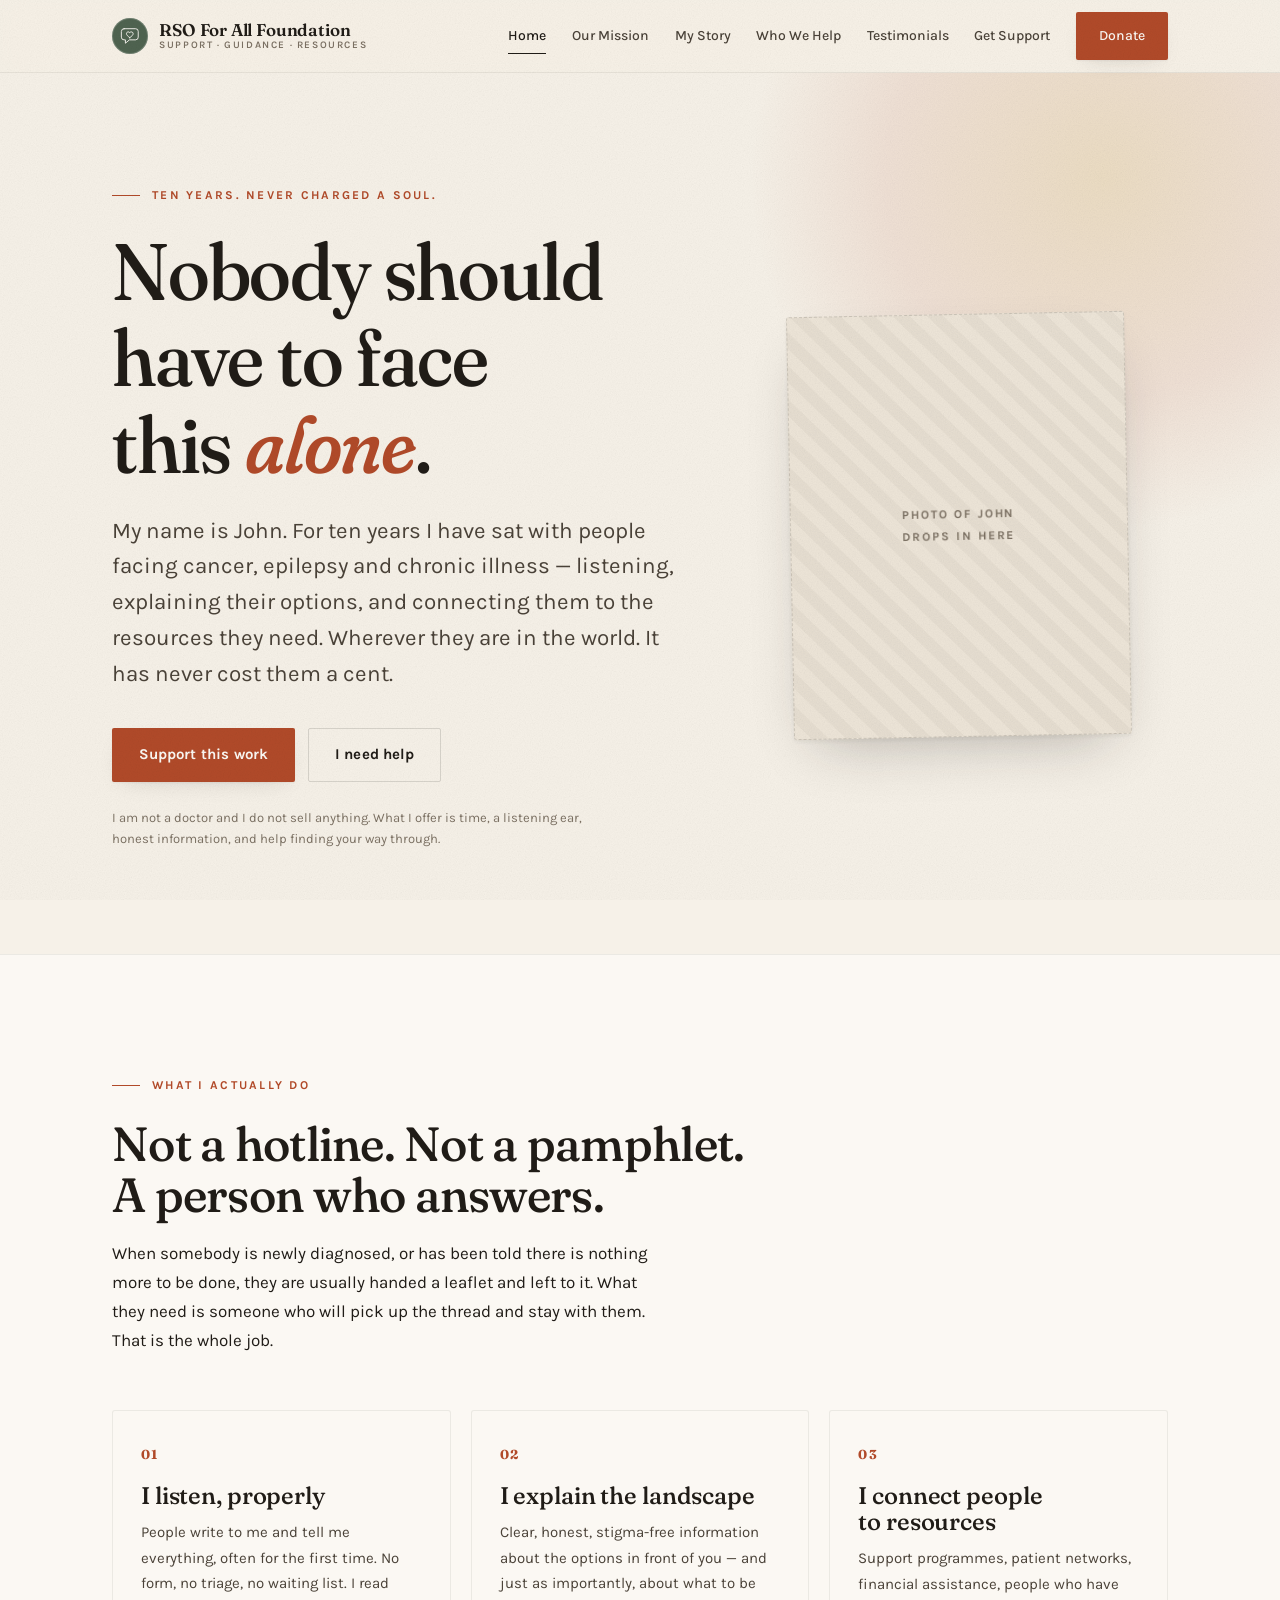
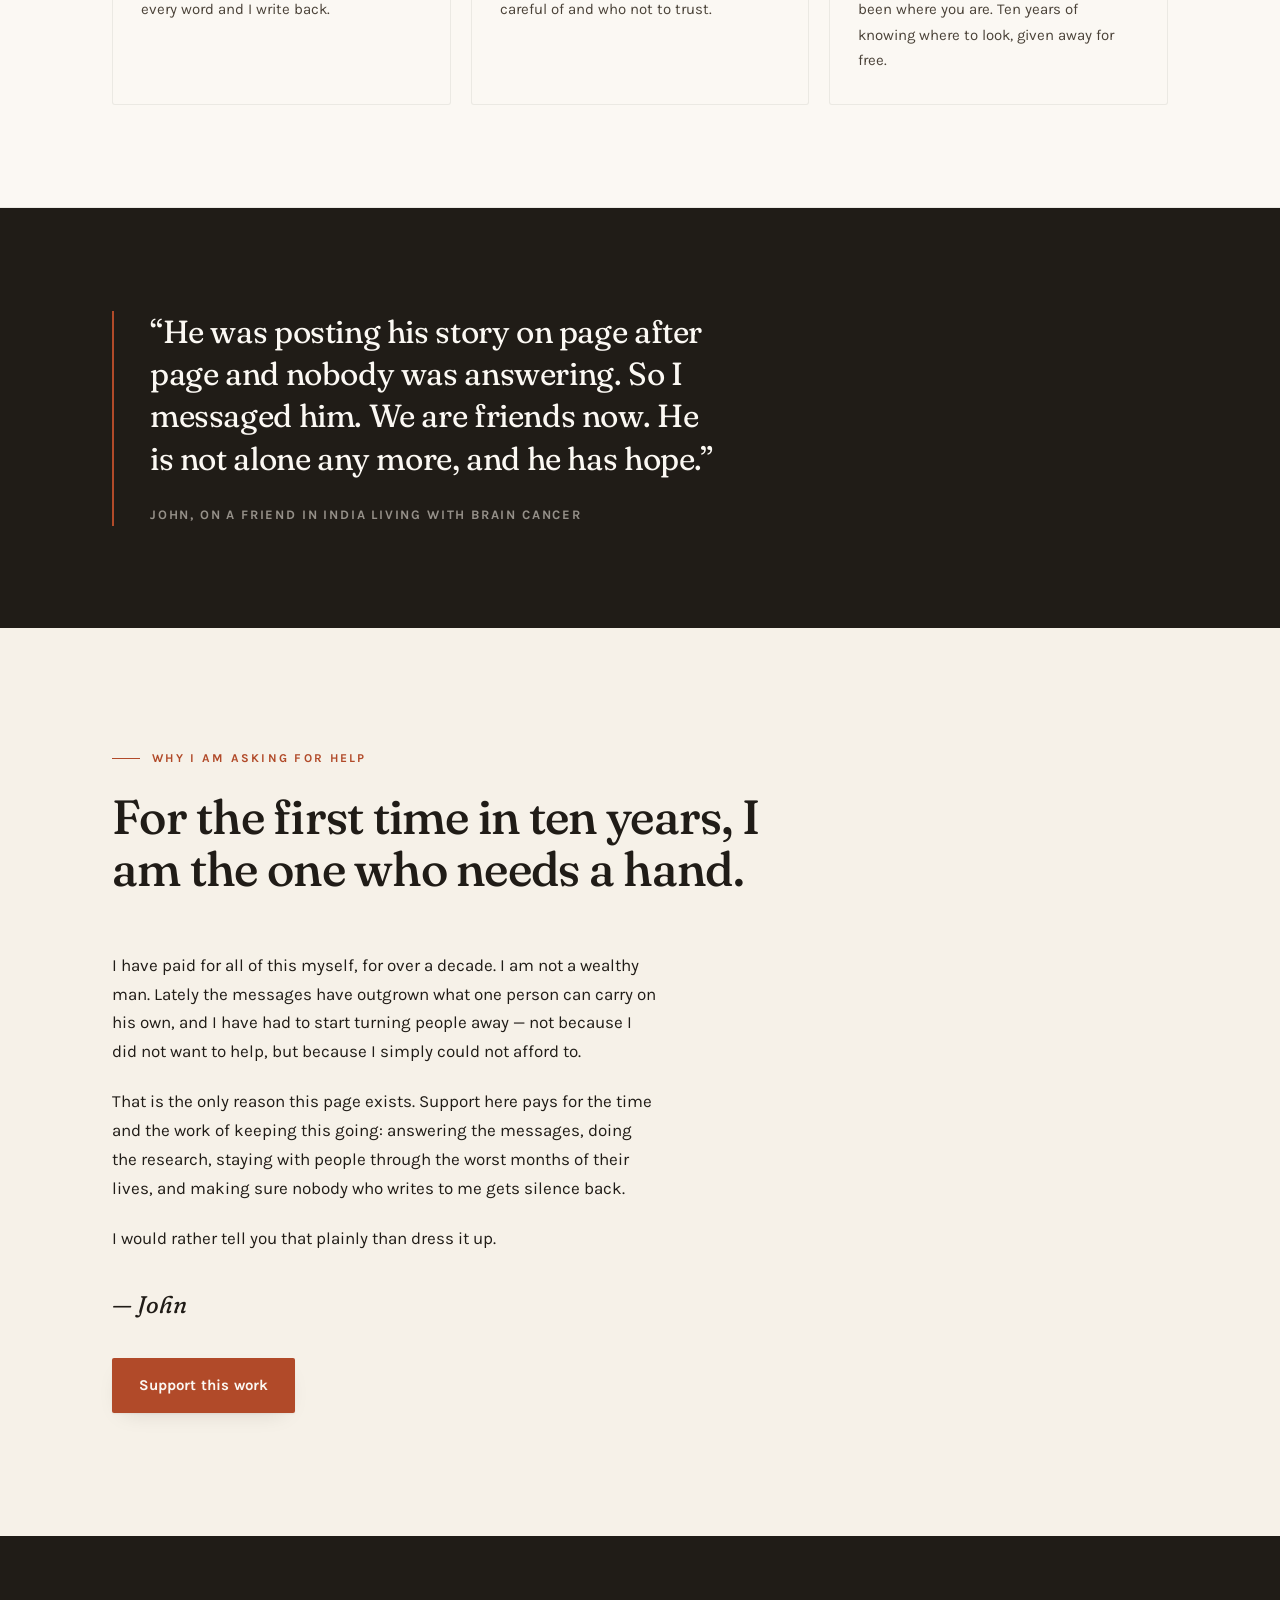
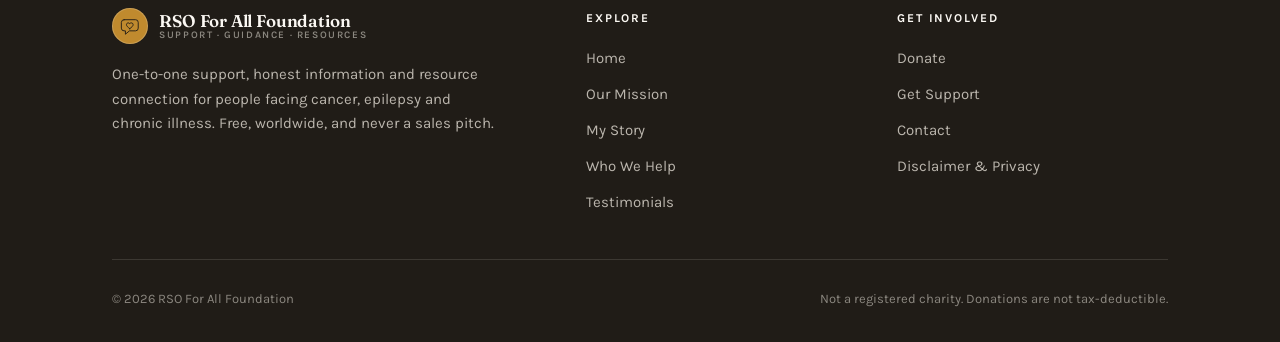
==== commit cf7e3654: "Add Testimonials page — real stories only, honest empty state until they arrive Co-Authored-By: Clau" ====
--- a/index.html
+++ b/index.html
@@ -30,6 +30,7 @@
       <a href="mission.html">Our Mission</a>
       <a href="story.html">My Story</a>
       <a href="who-we-help.html">Who We Help</a>
+      <a href="testimonials.html">Testimonials</a>
       <a href="contact.html">Get Support</a>
       <a class="btn btn-primary" href="donate.html">Donate</a>
     </nav>
@@ -171,6 +172,7 @@
           <li><a href="mission.html">Our Mission</a></li>
           <li><a href="story.html">My Story</a></li>
           <li><a href="who-we-help.html">Who We Help</a></li>
+          <li><a href="testimonials.html">Testimonials</a></li>
         </ul>
       </div>
       <div>
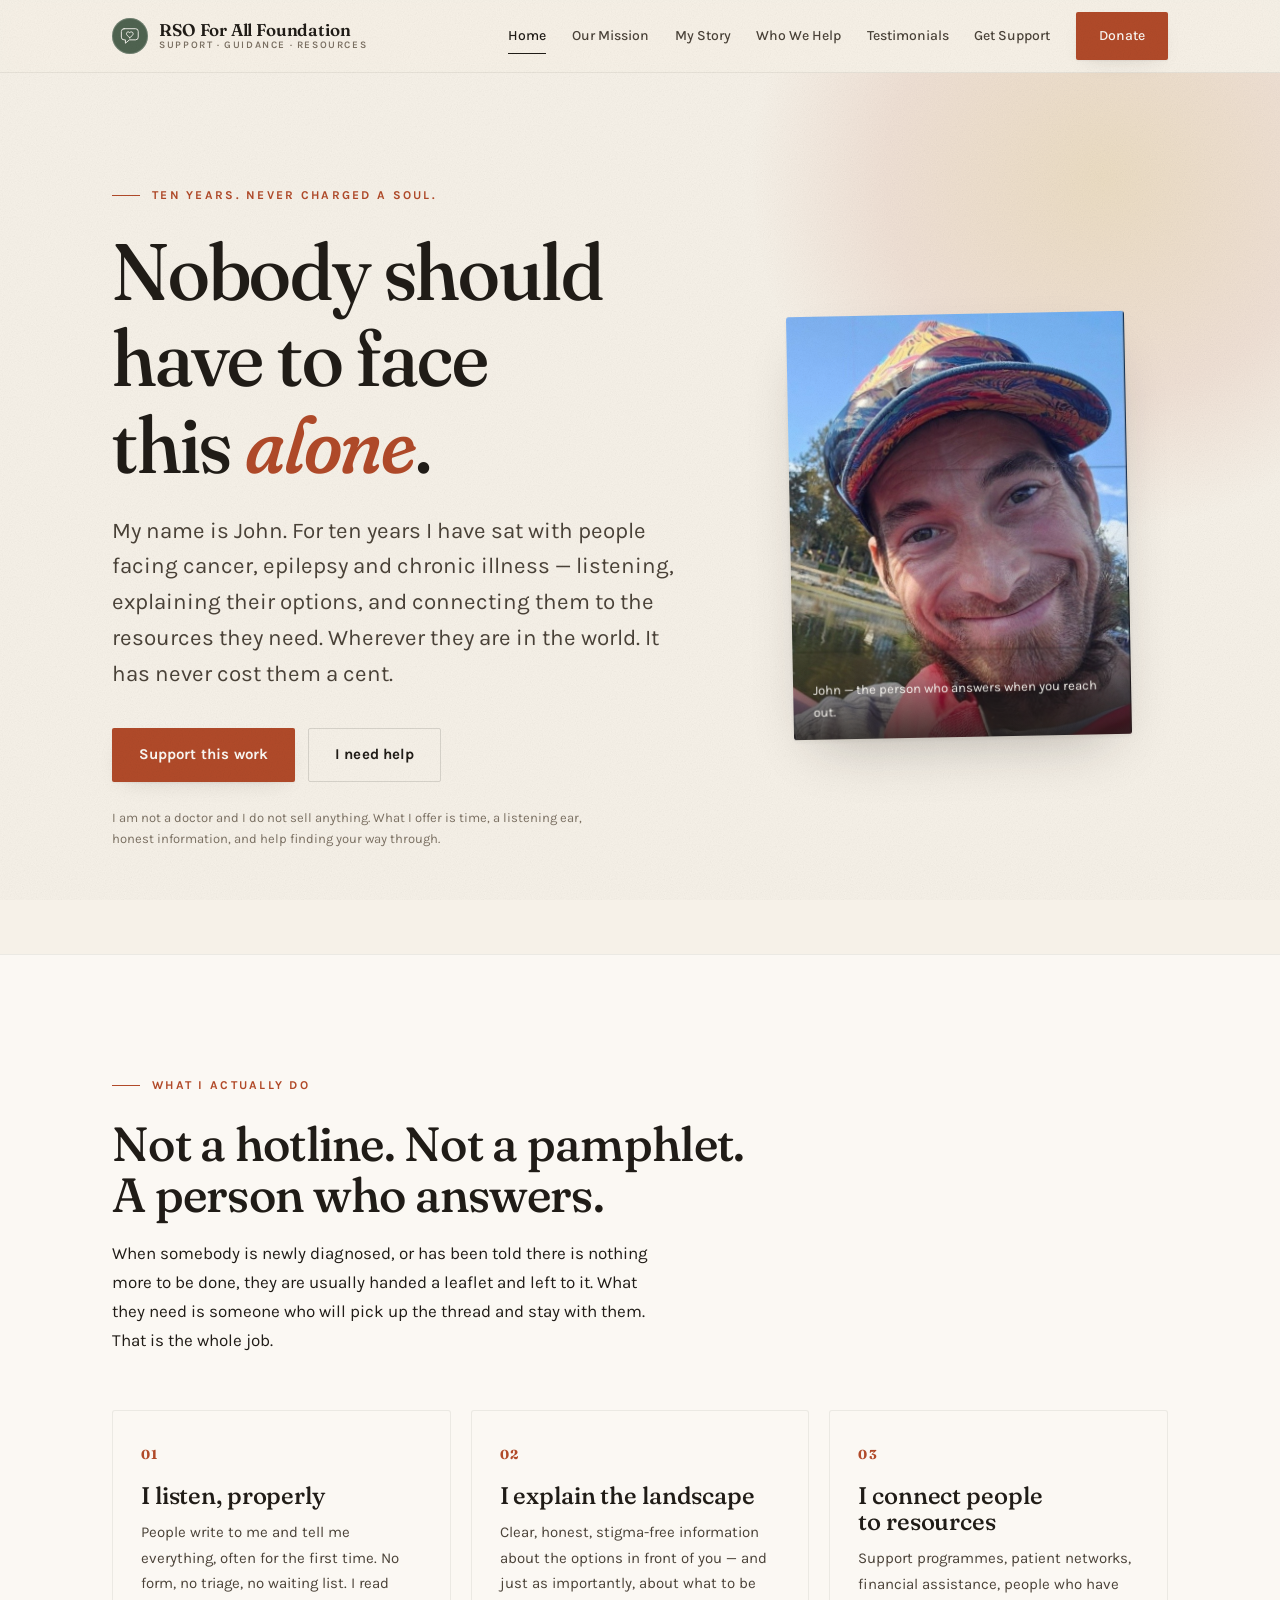
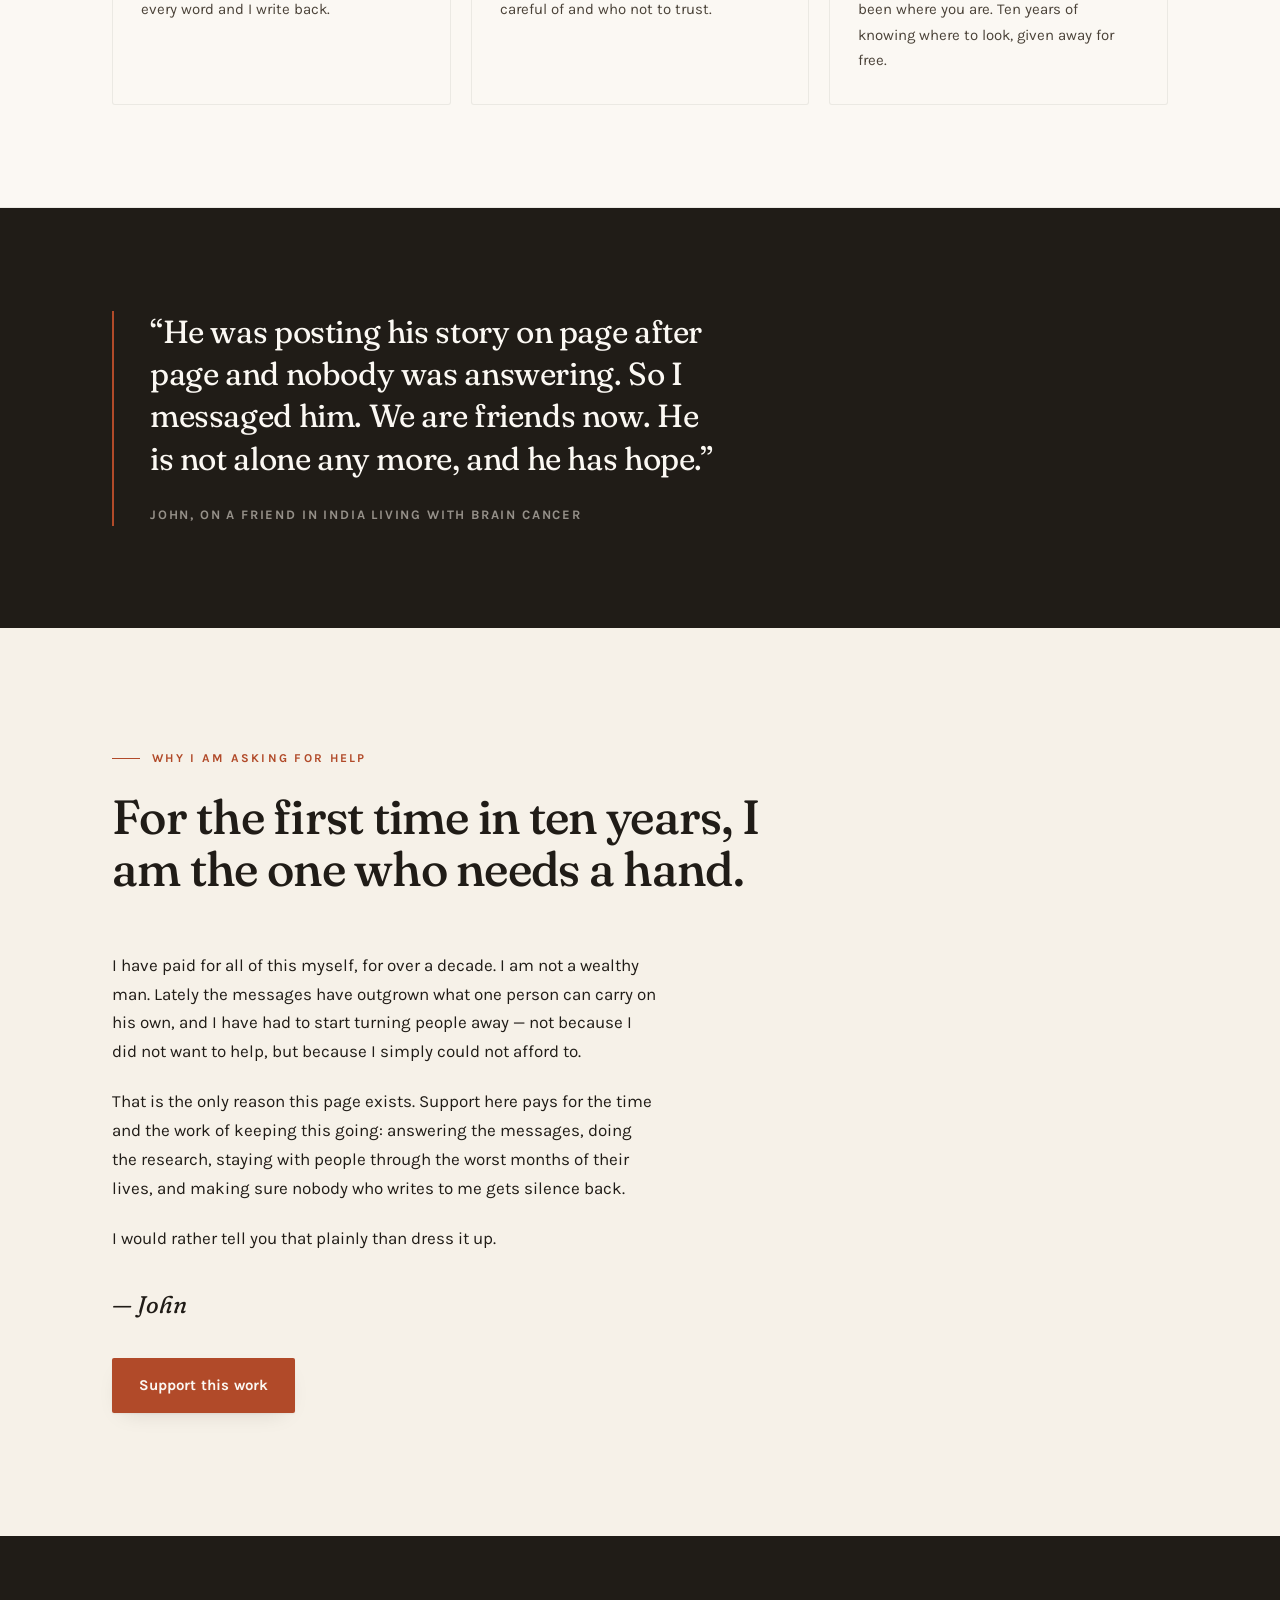
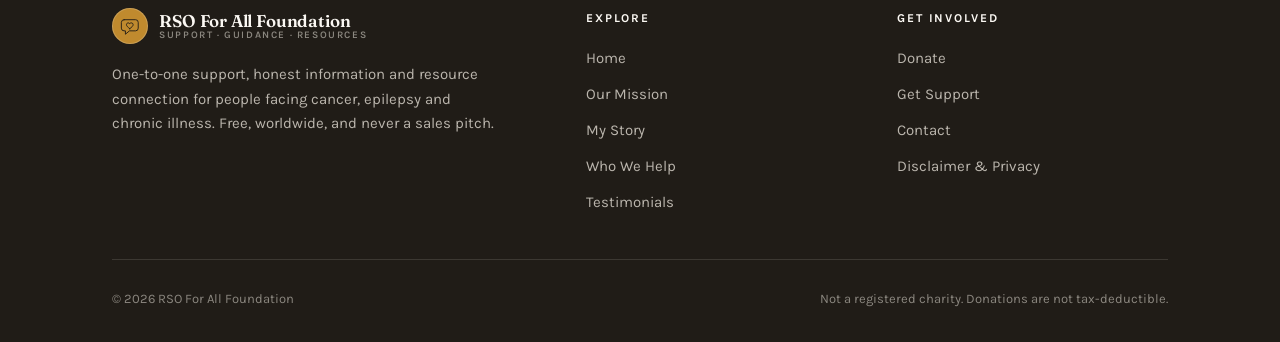
==== commit 1c0a0255: "Add John's real photo to homepage hero (eyes-visible, cropped clean)" ====
--- a/index.html
+++ b/index.html
@@ -60,8 +60,9 @@
           </p>
         </div>
 
-        <figure class="portrait is-empty rise d3">
-          <span>Photo of John<br>drops in here</span>
+        <figure class="portrait rise d3">
+          <img src="assets/john-hero.jpg" alt="John, founder of RSO For All Foundation, outdoors by the water" width="703" height="879" fetchpriority="high">
+          <figcaption>John &mdash; the person who answers when you reach out.</figcaption>
         </figure>
       </div>
     </div>
